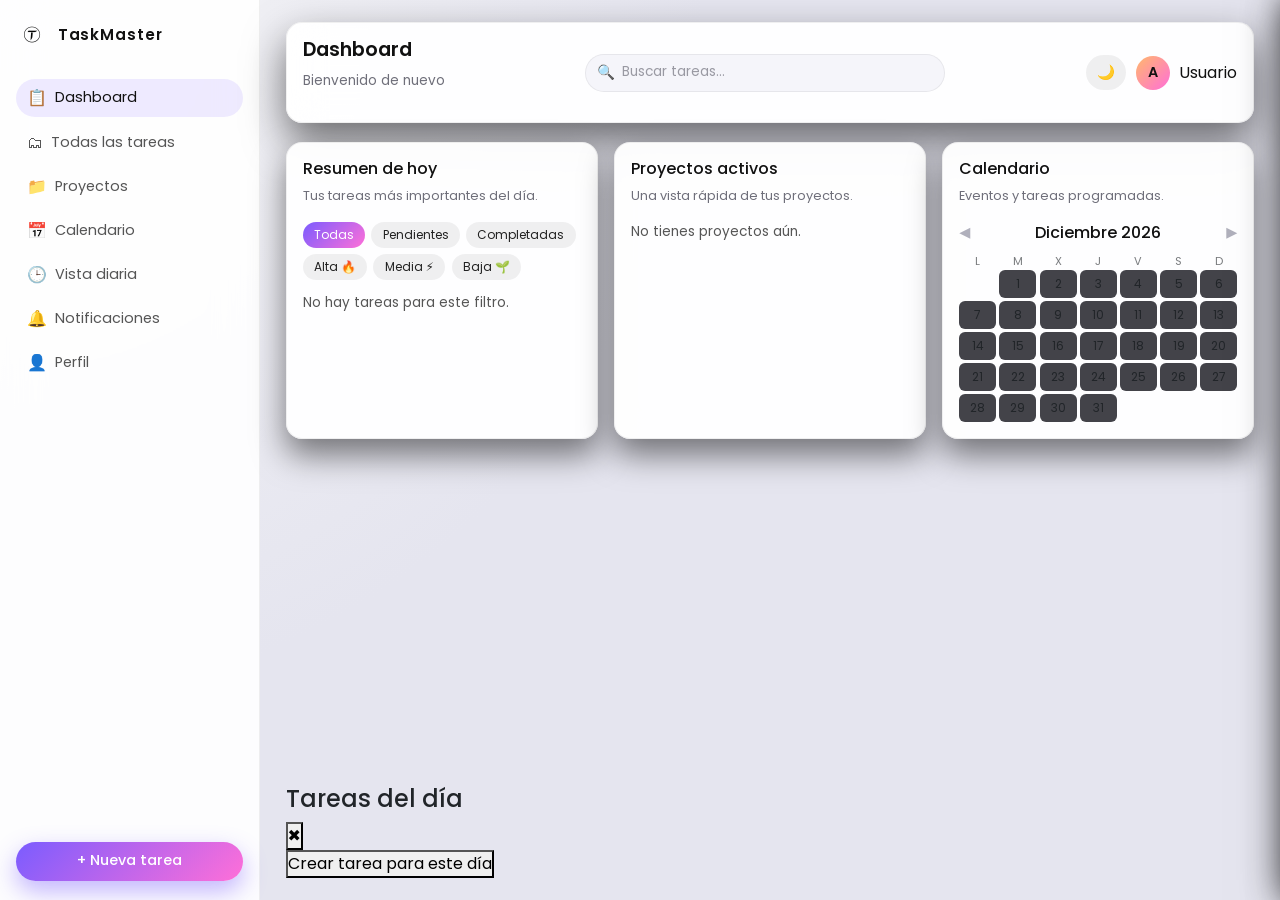
==== TaskMaster/dashboard/index.html @ ba5628de "Add files via upload" ====
<!DOCTYPE html>
<html lang="es">
<head>
  <meta charset="UTF-8">
  <title>TaskMaster - Dashboard</title>
  <meta name="viewport" content="width=device-width, initial-scale=1.0">

  <script>
    document.documentElement.style.visibility = "hidden";
  </script>

  <!-- Bootstrap -->
  <link href="https://cdn.jsdelivr.net/npm/bootstrap@5.3.8/dist/css/bootstrap.min.css" rel="stylesheet">

  <!-- Fuente -->
  <link rel="preconnect" href="https://fonts.googleapis.com">
  <link rel="preconnect" href="https://fonts.gstatic.com" crossorigin>
  <link href="https://fonts.googleapis.com/css2?family=Poppins:wght@300;400;500;600;700&display=swap" rel="stylesheet">

  <!-- CSS propio -->
  <link rel="stylesheet" href="./css/dashboard.css">
  <link rel="stylesheet" href="./css/calendar.css">
</head>
<body>

  <!-- App wrapper -->
  <div class="app-layout">
<!-- Sidebar -->
<aside class="app-sidebar">
  <div class="sidebar-header">
    <img id="sidebar-logo" src="../assets/img/logo-dark.png" class="sidebar-logo" alt="TaskMaster">
    <span class="sidebar-title">TaskMaster</span>
  </div>

  <nav class="sidebar-nav">

    <button class="nav-item active" id="nav-dashboard">
      <span class="nav-icon">📋</span>
      <span class="nav-label">Dashboard</span>
    </button>

    <button class="nav-item" id="nav-tasks">
      <span class="nav-icon">🗂</span>
      <span class="nav-label">Todas las tareas</span>
    </button>

    <button class="nav-item" id="nav-projects">
      <span class="nav-icon">📁</span>
      <span class="nav-label">Proyectos</span>
    </button>

    <button class="nav-item" id="nav-calendar">
      <span class="nav-icon">📅</span>
      <span class="nav-label">Calendario</span>
    </button>

    <button class="nav-item" id="nav-daily">
      <span class="nav-icon">🕒</span>
      <span class="nav-label">Vista diaria</span>
    </button>

    <button class="nav-item" id="nav-notifications">
      <span class="nav-icon">🔔</span>
      <span class="nav-label">Notificaciones</span>
    </button>

    <button class="nav-item" id="nav-profile">
      <span class="nav-icon">👤</span>
      <span class="nav-label">Perfil</span>
    </button>

  </nav>

  <div class="sidebar-footer">
    <button class="btn-new-task" id="btn-new-task" data-bs-toggle="modal" data-bs-target="#modalNewTask">
      + Nueva tarea
    </button>
  </div>
</aside>

<!-- Main -->
<main class="app-main">

  <!-- Header -->
  <header class="app-header">
    <div class="header-left">
      <h2 class="header-title">Dashboard</h2>
      <p class="header-subtitle">Bienvenido de nuevo</p>
    </div>

    <div class="header-center">
      <div class="search-wrapper">
        <span class="search-icon">🔍</span>
        <input type="text" class="search-input" placeholder="Buscar tareas...">
      </div>
    </div>

    <div class="header-right">
      <button class="header-btn" id="theme-toggle">🌙</button>
      <div class="user-avatar" id="user-avatar-initial">A</div>
      <span id="user-name">Usuario</span>
    </div>
  </header>
<!-- Contenido principal -->
<section class="app-content">
  <div class="content-grid">

    <!-- Panel 1 -->
    <div class="card-panel">
      <h3 class="panel-title">Resumen de hoy</h3>
      <p class="panel-subtitle">Tus tareas más importantes del día.</p>

      <div class="task-filters">
        <button class="filter-btn active" data-filter="all">Todas</button>
        <button class="filter-btn" data-filter="pending">Pendientes</button>
        <button class="filter-btn" data-filter="done">Completadas</button>
        <button class="filter-btn" data-filter="alta">Alta 🔥</button>
        <button class="filter-btn" data-filter="media">Media ⚡</button>
        <button class="filter-btn" data-filter="baja">Baja 🌱</button>
      </div>

      <div class="panel-body">
        <p class="panel-placeholder">Aquí mostraremos las tareas prioritarias, estadísticas y recordatorios.</p>
      </div>
    </div>

    <!-- Panel 2 -->
    <div class="card-panel">
      <h3 class="panel-title">Proyectos activos</h3>
      <p class="panel-subtitle">Una vista rápida de tus proyectos.</p>

      <div class="panel-body" id="dashboard-projects-preview"></div>
    </div>

    <!-- Panel 3 -->
    <div class="card-panel">
      <h3 class="panel-title">Calendario</h3>
      <p class="panel-subtitle">Eventos y tareas programadas.</p>
      <div class="panel-body">
        <div id="dashboard-mini-calendar"></div>
      </div>
    </div>

  </div>
</section>

<!-- Vista tareas -->
<section class="tasks-view hidden" id="tasks-view">
  <h2 class="tasks-title">Todas las tareas</h2>
  <p class="tasks-subtitle">Aquí puedes ver y gestionar todas tus tareas.</p>

  <div class="task-filters">
    <button class="filter-btn active" data-filter="all">Todas</button>
    <button class="filter-btn" data-filter="pending">Pendientes</button>
    <button class="filter-btn" data-filter="done">Completadas</button>
    <button class="filter-btn" data-filter="alta">Alta 🔥</button>
    <button class="filter-btn" data-filter="media">Media ⚡</button>
    <button class="filter-btn" data-filter="baja">Baja 🌱</button>
  </div>

  <div class="tasks-list" id="tasks-list"></div>
</section>

<!-- Vista proyectos -->
<section class="projects-view hidden" id="projects-view">
  <h2 class="projects-title">Proyectos</h2>
  <p class="projects-subtitle">Organiza tus tareas por proyectos.</p>

  <button class="btn-new-project" id="btn-new-project">+ Nuevo proyecto</button>

  <div class="projects-list" id="projects-list"></div>
</section>

<!-- Vista tareas por proyecto -->
<section class="project-tasks-view hidden" id="project-tasks-view">
  <button class="btn-back-project" id="btn-back-project">← Volver</button>

  <h2 class="project-tasks-title" id="project-tasks-title">Proyecto X</h2>
  <p class="project-tasks-subtitle">Tareas asociadas a este proyecto.</p>

  <div id="project-tasks-progress"></div>

  <div class="task-filters">
    <button class="filter-btn active" data-filter="all">Todas</button>
    <button class="filter-btn" data-filter="pending">Pendientes</button>
    <button class="filter-btn" data-filter="done">Completadas</button>
    <button class="filter-btn" data-filter="alta">Alta 🔥</button>
    <button class="filter-btn" data-filter="media">Media ⚡</button>
    <button class="filter-btn" data-filter="baja">Baja 🌱</button>
  </div>

  <button class="btn-new-task" id="btn-new-task-project">+ Nueva tarea</button>

  <div class="tasks-list" id="project-tasks-list"></div>
</section>
<!-- Vista calendario -->
<section class="calendar-view hidden" id="calendar-view">
  <div class="view-header">
    <h3>Calendario mensual</h3>
  </div>

  <div class="calendar-controls">
    <button id="cal-prev">◀</button>

    <div class="cal-selector">
      <select id="cal-month-select"></select>
      <select id="cal-year-select"></select>
    </div>

    <button id="cal-next">▶</button>
  </div>

  <div class="calendar-grid calendar-daynames">
    <div>L</div><div>M</div><div>X</div><div>J</div>
    <div>V</div><div>S</div><div>D</div>
  </div>

  <div class="calendar-grid" id="calendar-days"></div>
</section>

<!-- Vista diaria -->
<section class="daily-view hidden" id="daily-view">
  <div class="view-header">
    <h3 id="daily-title">Agenda del día</h3>
  </div>

  <div class="daily-hours" id="daily-hours"></div>
</section>

<!-- Panel detalle tarea -->
<aside class="task-detail-panel" id="task-detail-panel">
  <div class="task-detail-header">
    <h3 id="detail-title">Título de la tarea</h3>
    <button id="detail-close" class="detail-close-btn">✖</button>
  </div>

  <p class="detail-label">Descripción</p>
  <p id="detail-desc" class="detail-text"></p>

  <p class="detail-label">Prioridad</p>
  <p id="detail-priority" class="detail-text"></p>

  <p class="detail-label">Fecha límite</p>
  <p id="detail-date" class="detail-text"></p>

  <p class="detail-label">Estado</p>
  <p id="detail-status" class="detail-text"></p>

  <div class="detail-actions">
    <button id="detail-edit-btn" class="detail-edit-btn">✏ Editar tarea</button>
  </div>
</aside>

<!-- Panel detalle proyecto -->
<aside class="project-detail-panel" id="project-detail-panel">
  <div class="task-detail-header">
    <h3 id="project-detail-title">Nombre del proyecto</h3>
    <button id="project-detail-close" class="detail-close-btn">✖</button>
  </div>

  <p class="detail-label">Descripción</p>
  <p id="project-detail-desc" class="detail-text"></p>

  <p class="detail-label">Color</p>
  <p id="project-detail-color" class="detail-text"></p>

  <p class="detail-label">Fecha de creación</p>
  <p id="project-detail-date" class="detail-text"></p>

  <p class="detail-label">Progreso</p>
  <div id="project-detail-progress"></div>

  <div class="detail-actions">
    <button id="project-detail-edit-btn" class="detail-edit-btn">✏ Editar proyecto</button>
  </div>
</aside>

<!-- Panel detalle del calendario -->
<aside class="calendar-detail-panel" id="calendar-day-panel">
  <div class="detail-header">
    <h4 id="calendar-day-title">Tareas del día</h4>
    <button id="calendar-day-close">✖</button>
  </div>

  <div class="detail-body" id="calendar-day-content"></div>

  <div class="detail-footer">
    <button class="btn-primary" id="calendar-day-new-task">Crear tarea para este día</button>
  </div>
</aside>

<!-- Modal Nueva Tarea -->
<div class="modal fade" id="modalNewTask" tabindex="-1">
  <div class="modal-dialog modal-dialog-centered">
    <div class="modal-content task-modal">

      <div class="modal-header">
        <h5 class="modal-title">Nueva tarea</h5>
        <button type="button" class="btn-close" data-bs-dismiss="modal"></button>
      </div>

      <div class="modal-body">

        <div class="mb-3">
          <label class="form-label">Título</label>
          <input type="text" id="task-title" class="form-control">
        </div>

        <div class="mb-3">
          <label class="form-label">Descripción</label>
          <textarea id="task-desc" class="form-control" rows="3"></textarea>
        </div>

        <div class="mb-3">
          <label class="form-label">Prioridad</label>
          <select id="task-priority" class="form-select">
            <option value="alta">Alta 🔥</option>
            <option value="media">Media ⚡</option>
            <option value="baja">Baja 🌱</option>
          </select>
        </div>

        <div class="mb-3">
          <label class="form-label">Fecha límite</label>
          <input type="date" id="task-date" class="form-control">
        </div>

        <div class="mb-3">
          <label class="form-label">Hora</label>
          <input type="time" id="task-time" class="form-control">
        </div>

      </div>

      <div class="modal-footer">
        <button class="btn btn-secondary" data-bs-dismiss="modal">Cancelar</button>
        <button class="btn btn-primary" id="btn-save-task">Guardar tarea</button>
      </div>

    </div>
  </div>
</div>

<!-- Modal Nuevo Proyecto -->
<div class="modal fade" id="modalNewProject" tabindex="-1">
  <div class="modal-dialog">
    <div class="modal-content task-modal">

      <div class="modal-header">
        <h5 class="modal-title">Nuevo Proyecto</h5>
        <button type="button" class="btn-close" data-bs-dismiss="modal"></button>
      </div>

      <div class="modal-body">
        <label>Nombre del proyecto</label>
        <input type="text" id="project-name" class="form-control">

        <label class="mt-2">Descripción</label>
        <textarea id="project-desc" class="form-control"></textarea>

        <label class="mt-2">Color</label>
        <input type="color" id="project-color" class="form-control form-control-color" value="#7b5cff">
      </div>

      <div class="modal-footer">
        <button class="btn btn-secondary" data-bs-dismiss="modal">Cancelar</button>
        <button class="btn btn-primary" id="btn-save-project">Guardar</button>
      </div>

    </div>
  </div>
</div>

<!-- JS propio -->
<script src="./js/dashboard.js"></script>
<script src="./js/calendar.js"></script>

<!-- Bootstrap JS -->
<script src="https://cdn.jsdelivr.net/npm/bootstrap@5.3.8/dist/js/bootstrap.bundle.min.js"></script>

</body>
</html>
---- TaskMaster/dashboard/css/dashboard.css ----
* {
  margin: 0;
  padding: 0;
  box-sizing: border-box;
}

body {
  font-family: "Poppins", system-ui, -apple-system, BlinkMacSystemFont, "Segoe UI", sans-serif;
}

/* Layout general */
.app-layout {
  display: flex;
  min-height: 100vh;
  background: radial-gradient(circle at top left, #1b1b24 0%, #050509 45%, #050509 100%);
}

/* Sidebar */
.app-sidebar {
  width: 260px;
  padding: 1.2rem 1rem;
  display: flex;
  flex-direction: column;
  gap: 1rem;
  background: rgba(10, 10, 16, 0.85);
  backdrop-filter: blur(20px);
  border-right: 1px solid rgba(255, 255, 255, 0.06);
}

.sidebar-header {
  display: flex;
  align-items: center;
  gap: 0.6rem;
}

.sidebar-logo {
  height: 32px;
}

.sidebar-title {
  font-weight: 600;
  letter-spacing: 0.06em;
  font-size: 0.95rem;
  color: #f5f5f7;
}

.sidebar-nav {
  display: flex;
  flex-direction: column;
  gap: 0.35rem;
  margin-top: 0.8rem;
}

.nav-item {
  border: none;
  border-radius: 999px;
  padding: 0.45rem 0.7rem;
  display: flex;
  align-items: center;
  gap: 0.5rem;
  background: transparent;
  color: #c0c0cc;
  cursor: pointer;
  font-size: 0.9rem;
  transition: background 0.15s ease, color 0.15s ease, transform 0.1s ease;
}

.nav-item .nav-icon {
  font-size: 1rem;
}

.nav-item.active,
.nav-item:hover {
  background: rgba(123, 92, 255, 0.18);
  color: #ffffff;
  transform: translateY(-1px);
}

.sidebar-footer {
  margin-top: auto;
}

.btn-new-task {
  width: 100%;
  border: none;
  border-radius: 999px;
  padding: 0.55rem 0.8rem;
  font-size: 0.9rem;
  font-weight: 500;
  cursor: pointer;
  background: linear-gradient(135deg, #7b5cff, #ff6fd8);
  color: #ffffff;
  box-shadow: 0 10px 25px rgba(123, 92, 255, 0.45);
  transition: transform 0.1s ease, box-shadow 0.2s ease, filter 0.2s ease;
}

.btn-new-task:hover {
  transform: translateY(-1px);
  box-shadow: 0 14px 30px rgba(123, 92, 255, 0.6);
  filter: brightness(1.05);
}

/* Main */
.app-main {
  flex: 1;
  padding: 1.4rem 1.6rem;
  display: flex;
  flex-direction: column;
}

/* Header flotante */
.app-header {
  display: flex;
  align-items: center;
  justify-content: space-between;
  gap: 1rem;
  padding: 0.9rem 1rem;
  border-radius: 16px;
  background: rgba(12, 12, 18, 0.9);
  backdrop-filter: blur(18px);
  box-shadow: 0 18px 40px rgba(0, 0, 0, 0.55);
  border: 1px solid rgba(255, 255, 255, 0.06);
}

.header-left {
  display: flex;
  flex-direction: column;
  gap: 0.15rem;
}

.header-title {
  font-size: 1.2rem;
  font-weight: 600;
  color: #f5f5f7;
}

.header-subtitle {
  font-size: 0.85rem;
  color: #b0b0bc;
}

.header-center {
  flex: 1;
  display: flex;
  justify-content: center;
}

.search-wrapper {
  width: 100%;
  max-width: 360px;
  display: flex;
  align-items: center;
  gap: 0.4rem;
  padding: 0.45rem 0.7rem;
  border-radius: 999px;
  background: rgba(20, 20, 28, 0.9);
  border: 1px solid rgba(255, 255, 255, 0.08);
}

.search-icon {
  font-size: 0.9rem;
  color: #b0b0bc;
}

.search-input {
  border: none;
  outline: none;
  background: transparent;
  color: #f5f5f7;
  font-size: 0.85rem;
}

.search-input::placeholder {
  color: rgba(176, 176, 188, 0.8);
}

.header-right {
  display: flex;
  align-items: center;
  gap: 0.6rem;
}

.header-btn {
  border: none;
  border-radius: 999px;
  padding: 0.4rem 0.7rem;
  cursor: pointer;
  background: rgba(255, 255, 255, 0.08);
  color: #f5f5f7;
  font-size: 0.9rem;
  transition: background 0.15s ease, transform 0.1s ease;
}

.header-btn:hover {
  background: rgba(255, 255, 255, 0.18);
  transform: translateY(-1px);
}

.user-avatar {
  width: 34px;
  height: 34px;
  border-radius: 999px;
  background: linear-gradient(135deg, #ffb86c, #ff6fd8);
  display: flex;
  align-items: center;
  justify-content: center;
  color: #111111;
  font-weight: 600;
  font-size: 0.9rem;
}

/* Contenido */
.app-content {
  margin-top: 1.2rem;
  flex: 1;
}

.content-grid {
  display: grid;
  grid-template-columns: repeat(3, minmax(0, 1fr));
  gap: 1rem;
}

.card-panel {
  border-radius: 16px;
  padding: 1rem;
  background: rgba(12, 12, 18, 0.9);
  backdrop-filter: blur(16px);
  border: 1px solid rgba(255, 255, 255, 0.06);
  box-shadow: 0 16px 32px rgba(0, 0, 0, 0.5);
}

.panel-title {
  font-size: 1rem;
  font-weight: 500;
  color: #f5f5f7;
}

.panel-subtitle {
  font-size: 0.8rem;
  color: #b0b0bc;
  margin-top: 0.15rem;
}

.panel-body {
  margin-top: 0.6rem;
}

.panel-placeholder {
  font-size: 0.85rem;
  color: #c0c0cc;
}

/* Tareas */
.task-item {
  background: rgba(20, 20, 28, 0.9);
  padding: 0.8rem;
  border-radius: 12px;
  margin-bottom: 0.6rem;
  border: 1px solid rgba(255, 255, 255, 0.06);
}

body.theme-light .task-item {
  background: rgba(255, 255, 255, 0.95);
  border-color: rgba(0, 0, 0, 0.06);
}

.task-header {
  display: flex;
  justify-content: space-between;
  align-items: center;
}

.task-title {
  font-size: 0.95rem;
  font-weight: 600;
  color: #f5f5f7;
}

body.theme-light .task-title {
  color: #111111;
}

.task-desc {
  font-size: 0.8rem;
  margin-top: 0.3rem;
  color: #c0c0cc;
}

body.theme-light .task-desc {
  color: #555555;
}

.task-footer {
  margin-top: 0.4rem;
  font-size: 0.75rem;
  color: #b0b0bc;
  display: flex;
  justify-content: space-between;
  align-items: center;
}

body.theme-light .task-footer {
  color: #6f6f7a;
}

/* Prioridades */
.priority-alta {
  color: #ff6b6b;
}

.priority-media {
  color: #ffd56b;
}

.priority-baja {
  color: #6bff95;
}

/* Acciones de tarea */
.task-actions {
  display: flex;
  gap: 0.4rem;
  margin-top: 0.3rem;
}

.task-btn-complete,
.task-btn-delete {
  border: none;
  border-radius: 999px;
  padding: 0.2rem 0.6rem;
  font-size: 0.75rem;
  cursor: pointer;
  transition: transform 0.1s ease, opacity 0.15s ease;
}

.task-btn-complete {
  background: rgba(110, 231, 183, 0.15);
  color: #6ef3b7;
}

.task-btn-delete {
  background: rgba(248, 113, 113, 0.15);
  color: #ff6b6b;
}

.task-btn-complete:hover,
.task-btn-delete:hover {
  transform: translateY(-1px);
  opacity: 0.9;
}

/* Tarea completada */
.task-item.done {
  opacity: 0.7;
}

.task-item.done .task-title {
  text-decoration: line-through;
}

/* Modal premium */
.task-modal {
  background: rgba(12, 12, 18, 0.95);
  backdrop-filter: blur(18px);
  border-radius: 16px;
  border: 1px solid rgba(255, 255, 255, 0.08);
  color: #f5f5f7;
}

body.theme-light .task-modal {
  background: rgba(255, 255, 255, 0.95);
  color: #111111;
}

.task-modal .modal-header,
.task-modal .modal-footer {
  border-color: rgba(255, 255, 255, 0.08);
}

body.theme-light .task-modal .modal-header,
body.theme-light .task-modal .modal-footer {
  border-color: rgba(0, 0, 0, 0.08);
}

/* Responsive */
@media (max-width: 992px) {
  .app-sidebar {
    width: 220px;
  }

  .content-grid {
    grid-template-columns: repeat(2, minmax(0, 1fr));
  }
}

@media (max-width: 768px) {
  .app-layout {
    flex-direction: column;
  }

  .app-sidebar {
    width: 100%;
    flex-direction: row;
    align-items: center;
    justify-content: space-between;
  }

  .sidebar-nav {
    flex-direction: row;
    flex-wrap: wrap;
  }

  .app-main {
    padding: 1rem;
  }

  .content-grid {
    grid-template-columns: 1fr;
  }
}

/* Tema claro */
body.theme-light .app-layout {
  background: radial-gradient(circle at top left, #f5f5f7 0%, #e5e5ef 45%, #e5e5ef 100%);
}

body.theme-light .app-sidebar {
  background: rgba(255, 255, 255, 0.9);
  border-right-color: rgba(0, 0, 0, 0.06);
}

body.theme-light .sidebar-title {
  color: #111111;
}

body.theme-light .nav-item {
  color: #555555;
}

body.theme-light .nav-item.active,
body.theme-light .nav-item:hover {
  background: rgba(123, 92, 255, 0.12);
  color: #111111;
}

body.theme-light .app-header {
  background: rgba(255, 255, 255, 0.95);
  border-color: rgba(0, 0, 0, 0.06);
}

body.theme-light .header-title {
  color: #111111;
}

body.theme-light .header-subtitle {
  color: #6f6f7a;
}

body.theme-light .search-wrapper {
  background: rgba(245, 245, 250, 0.95);
  border-color: rgba(0, 0, 0, 0.06);
}

body.theme-light .search-input {
  color: #111111;
}

body.theme-light .search-input::placeholder {
  color: rgba(130, 130, 140, 0.8);
}

body.theme-light .header-btn {
  background: rgba(0, 0, 0, 0.06);
  color: #222222;
}

body.theme-light .card-panel {
  background: rgba(255, 255, 255, 0.95);
  border-color: rgba(0, 0, 0, 0.06);
}

body.theme-light .panel-title {
  color: #111111;
}

body.theme-light .panel-subtitle {
  color: #6f6f7a;
}

body.theme-light .panel-placeholder {
  color: #555555;
}

/* Panel lateral de detalle */
.task-detail-panel {
  position: fixed;
  top: 0;
  right: -380px;
  width: 360px;
  height: 100vh;
  background: rgba(12, 12, 18, 0.98);
  backdrop-filter: blur(20px);
  border-left: 1px solid rgba(255, 255, 255, 0.08);
  box-shadow: -18px 0 40px rgba(0, 0, 0, 0.6);
  padding: 1rem;
  transition: right 0.25s ease;
  z-index: 1050;
}

.task-detail-panel.open {
  right: 0;
}

body.theme-light .task-detail-panel {
  background: rgba(255, 255, 255, 0.98);
  border-left-color: rgba(0, 0, 0, 0.08);
}

.task-detail-header {
  display: flex;
  justify-content: space-between;
  align-items: center;
  margin-bottom: 0.8rem;
}

#detail-title {
  font-size: 1rem;
  font-weight: 600;
  color: #f5f5f7;
}

body.theme-light #detail-title {
  color: #111111;
}

.detail-close-btn {
  border: none;
  background: transparent;
  color: #b0b0bc;
  cursor: pointer;
  font-size: 1rem;
}

.detail-label {
  font-size: 0.8rem;
  font-weight: 500;
  margin-top: 0.6rem;
  color: #b0b0bc;
}

body.theme-light .detail-label {
  color: #6f6f7a;
}

.detail-text {
  font-size: 0.85rem;
  color: #f5f5f7;
}

body.theme-light .detail-text {
  color: #333333;
}

.detail-actions {
  margin-top: 1rem;
}

.detail-edit-btn {
  border: none;
  border-radius: 999px;
  padding: 0.35rem 0.8rem;
  font-size: 0.85rem;
  cursor: pointer;
  background: linear-gradient(135deg, #7b5cff, #ff6fd8);
  color: #ffffff;
  box-shadow: 0 10px 25px rgba(123, 92, 255, 0.45);
  transition: transform 0.1s ease, box-shadow 0.2s ease, filter 0.2s ease;
}

.detail-edit-btn:hover {
  transform: translateY(-1px);
  box-shadow: 0 14px 30px rgba(123, 92, 255, 0.6);
  filter: brightness(1.05);
}

.task-filters {
  display: flex;
  flex-wrap: wrap;
  gap: 0.4rem;
  margin-bottom: 0.8rem;
}

.filter-btn {
  border: none;
  border-radius: 999px;
  padding: 0.25rem 0.7rem;
  font-size: 0.75rem;
  cursor: pointer;
  background: rgba(255, 255, 255, 0.08);
  color: #f5f5f7;
  transition: background 0.15s ease, transform 0.1s ease;
}

.filter-btn:hover {
  background: rgba(255, 255, 255, 0.18);
  transform: translateY(-1px);
}

.filter-btn.active {
  background: linear-gradient(135deg, #7b5cff, #ff6fd8);
  color: #ffffff;
}
.hidden {
  display: none;
}

.tasks-view {
  margin-top: 1.5rem;
}

.tasks-title {
  font-size: 1.4rem;
  font-weight: 600;
  color: #f5f5f7;
}

body.theme-light .tasks-title {
  color: #111111;
}

.tasks-subtitle {
  font-size: 0.9rem;
  color: #b0b0bc;
  margin-bottom: 1rem;
}

body.theme-light .tasks-subtitle {
  color: #555555;
}

.tasks-list {
  margin-top: 1rem;
}

/* Nombre del usuario */
#user-name {
  color: #f5f5f7; /* blanco en modo oscuro */
}

body.theme-light #user-name {
  color: #111111; /* negro en modo claro */
}

/* Filtros en modo claro */
body.theme-light .filter-btn {
  background: rgba(0, 0, 0, 0.06);
  color: #222222;
}

body.theme-light .filter-btn.active {
  background: linear-gradient(135deg, #7b5cff, #ff6fd8);
  color: #ffffff;
}
/* Títulos de la vista completa */
.tasks-title {
  color: #f5f5f7;
}

body.theme-light .tasks-title {
  color: #111111;
}

/* Subtítulo */
.tasks-subtitle {
  color: #b0b0bc;
}

body.theme-light .tasks-subtitle {
  color: #555555;
}
/* Título de tarea */
.task-title {
  color: #f5f5f7;
}

body.theme-light .task-title {
  color: #111111;
}

/* Descripción */
.task-desc {
  color: #c0c0cc;
}

body.theme-light .task-desc {
  color: #555555;
}

/* Fecha */
.task-date {
  color: #b0b0bc;
}

body.theme-light .task-date {
  color: #6f6f7a;
}
body.theme-light .detail-text {
  color: #333333;
}

body.theme-light .detail-label {
  color: #6f6f7a;
}
body.theme-light .detail-edit-btn {
  color: #ffffff;
}
.projects-view {
  margin-top: 1.5rem;
}

.projects-title {
  font-size: 1.4rem;
  font-weight: 600;
  color: #f5f5f7;
}

body.theme-light .projects-title {
  color: #111111;
}

.projects-subtitle {
  font-size: 0.9rem;
  color: #b0b0bc;
  margin-bottom: 1rem;
}

body.theme-light .projects-subtitle {
  color: #555555;
}

.btn-new-project {
  border: none;
  border-radius: 999px;
  padding: 0.45rem 1rem;
  font-size: 0.85rem;
  cursor: pointer;
  background: linear-gradient(135deg, #7b5cff, #ff6fd8);
  color: #ffffff;
  margin-bottom: 1rem;
  box-shadow: 0 10px 25px rgba(123, 92, 255, 0.45);
}

.projects-list {
  display: flex;
  flex-wrap: wrap;
  gap: 1rem;
}

.project-card {
  width: 260px;
  padding: 1rem;
  border-radius: 14px;
  background: rgba(12, 12, 18, 0.9);
  border: 1px solid rgba(255, 255, 255, 0.06);
  cursor: pointer;
  transition: transform 0.15s ease;
}

.project-card:hover {
  transform: translateY(-3px);
}

body.theme-light .project-card {
  background: rgba(255, 255, 255, 0.95);
  border-color: rgba(0, 0, 0, 0.06);
}

.project-title {
  font-size: 1rem;
  font-weight: 600;
  color: #f5f5f7;
}

body.theme-light .project-title {
  color: #111111;
}

.project-desc {
  font-size: 0.8rem;
  color: #b0b0bc;
  margin-top: 0.3rem;
}

body.theme-light .project-desc {
  color: #555555;
}

.project-detail-panel {
  position: fixed;
  top: 0;
  right: -380px;
  width: 360px;
  height: 100vh;
  background: rgba(12, 12, 18, 0.98);
  border-left: 1px solid rgba(255, 255, 255, 0.08);
  padding: 1.2rem;
  box-shadow: -10px 0 30px rgba(0, 0, 0, 0.6);
  transition: right 0.25s ease;
  z-index: 1050;
}

.project-detail-panel.open {
  right: 0;
}

body.theme-light .project-detail-panel {
  background: #ffffff;
  border-left-color: rgba(0, 0, 0, 0.06);
}

.project-tasks-view {
  margin-top: 1.5rem;
}

.project-tasks-title {
  font-size: 1.4rem;
  font-weight: 600;
  color: #f5f5f7;
}

body.theme-light .project-tasks-title {
  color: #111111;
}

.project-tasks-subtitle {
  font-size: 0.9rem;
  color: #b0b0bc;
  margin-bottom: 1rem;
}

body.theme-light .project-tasks-subtitle {
  color: #555555;
}

.btn-back-project {
  background: transparent;
  border: none;
  color: #f5f5f7;
  font-size: 0.9rem;
  cursor: pointer;
  margin-bottom: 1rem;
}

body.theme-light .btn-back-project {
  color: #111111;
}

.btn-back-project:hover {
  text-decoration: underline;
}

/* === PROGRESO PREMIUM === */

.progress-container {
  width: 100%;
  height: 10px;
  background: rgba(255,255,255,0.12);
  border-radius: 20px;
  overflow: hidden;
  margin-top: 8px;
}

body.theme-light .progress-container {
  background: rgba(0,0,0,0.12);
}

.progress-fill {
  height: 100%;
  background: linear-gradient(90deg, #7b5cff, #5f3bff);
  width: 0%;
  border-radius: 20px;
  transition: width 0.4s ease;
}

.progress-text {
  font-size: 0.8rem;
  opacity: 0.8;
  margin-top: 4px;
}

body.theme-dark {
  color: #f5f5f7 !important;
}

body.theme-dark h1,
body.theme-dark h2,
body.theme-dark h3,
body.theme-dark h4,
body.theme-dark h5,
body.theme-dark p,
body.theme-dark span,
body.theme-dark label,
body.theme-dark .detail-text,
body.theme-dark .panel-title,
body.theme-dark .panel-subtitle,
body.theme-dark .project-title,
body.theme-dark .project-desc,
body.theme-dark .tasks-title,
body.theme-dark .tasks-subtitle,
body.theme-dark .project-tasks-title,
body.theme-dark .project-tasks-subtitle {
  color: #ffffff !important;
}

body.theme-dark .filter-btn {
  color: #ffffff !important;
  border-color: rgba(255,255,255,0.3) !important;
}

body.theme-dark .filter-btn.active {
  background: #7b5cff !important;
  color: #ffffff !important;
}

body.theme-dark .card-panel,
body.theme-dark .project-card,
body.theme-dark .task-item {
  background: #1e1e1e !important;
  border-color: rgba(255,255,255,0.1) !important;
}

body.theme-dark .panel-placeholder {
  color: rgba(255,255,255,0.6) !important;
}
body.theme-dark .task-detail-panel,
body.theme-dark .project-detail-panel {
  background: #1b1b1b !important;
  color: #ffffff !important;
}
body.theme-dark input,
body.theme-dark textarea,
body.theme-dark select {
  background: #2a2a2a !important;
  color: #ffffff !important;
  border: 1px solid rgba(255,255,255,0.2) !important;
}
/* MINI CALENDARIO */
.mini-cal-header {
  display: flex;
  justify-content: space-between;
  align-items: center;
  margin-bottom: 0.6rem;
}

.mini-cal-header h4 {
  font-size: 0.9rem;
  color: #f5f5f7;
}

body.theme-light .mini-cal-header h4 {
  color: #111111;
}

.mini-cal-header button {
  background: transparent;
  border: none;
  color: #b0b0bc;
  cursor: pointer;
  font-size: 0.9rem;
}

.mini-cal-grid {
  display: grid;
  grid-template-columns: repeat(7, 1fr);
  gap: 0.3rem;
}

.mini-cal-dayname {
  font-size: 0.7rem;
  text-align: center;
  opacity: 0.6;
}

.mini-cal-day,
.mini-cal-empty {
  height: 32px;
  display: flex;
  align-items: center;
  justify-content: center;
  font-size: 0.8rem;
  border-radius: 6px;
}

.mini-cal-day {
  cursor: pointer;
  transition: background 0.15s ease;
}

.mini-cal-day:hover {
  background: rgba(255,255,255,0.1);
}

.mini-cal-day.has-task {
  background: rgba(123, 92, 255, 0.25);
  color: #ffffff;
  font-weight: 600;
}

body.theme-light .mini-cal-day.has-task {
  background: rgba(123, 92, 255, 0.2);
  color: #111111;
}
---- TaskMaster/dashboard/css/calendar.css ----
/* ============================
   CALENDARIO COMPLETO
============================ */

.calendar-view {
  margin-top: 1.5rem;
  padding: 1rem;
}

.calendar-controls {
  display: flex;
  justify-content: space-between;
  align-items: center;
  margin-bottom: 1rem;
}

.calendar-controls button {
  background: transparent;
  border: none;
  color: #b0b0bc;
  cursor: pointer;
  font-size: 1rem;
  transition: 0.2s ease;
}

.calendar-controls button:hover {
  color: #ffffff;
  transform: scale(1.1);
}

.calendar-controls h3 {
  font-size: 1.2rem;
  color: #f5f5f7;
  margin: 0;
}

.calendar-grid {
  display: grid;
  grid-template-columns: repeat(7, 1fr);
  gap: 0.4rem;
}

.calendar-daynames div {
  text-align: center;
  font-size: 0.8rem;
  opacity: 0.6;
  padding-bottom: 0.3rem;
  border-bottom: 1px solid rgba(255,255,255,0.05);
}
/* ============================
   MINI CALENDARIO
============================ */

.mini-cal-header {
  display: flex;
  justify-content: space-between;
  align-items: center;
  margin-bottom: 0.6rem;
}

.mini-cal-header h4 {
  font-size: 1rem;
  color: #f5f5f7;
  margin: 0;
}

.mini-cal-header button {
  background: transparent;
  border: none;
  color: #b0b0bc;
  cursor: pointer;
  font-size: 0.9rem;
  transition: 0.2s ease;
}

.mini-cal-header button:hover {
  color: #ffffff;
}

.mini-cal-grid {
  display: grid;
  grid-template-columns: repeat(7, 1fr);
  gap: 0.2rem;
}

.mini-cal-dayname {
  text-align: center;
  font-size: 0.7rem;
  opacity: 0.6;
}

.mini-cal-empty {
  height: 28px;
}

.mini-cal-day {
  height: 28px;
  display: flex;
  align-items: center;
  justify-content: center;
  background: rgba(20,20,28,0.8);
  border-radius: 6px;
  font-size: 0.75rem;
  cursor: pointer;
  transition: 0.15s ease;
}

.mini-cal-day:hover {
  background: rgba(123,92,255,0.2);
}

.mini-cal-day.has-task {
  background: rgba(123,92,255,0.35);
  border: 1px solid rgba(123,92,255,0.5);
  font-weight: 600;
}
/* ============================
   VISTA DIARIA (AGENDA)
============================ */

.daily-view {
  padding: 1rem;
}

.daily-hours {
  display: flex;
  flex-direction: column;
  gap: 8px;
}

.daily-row {
  display: grid;
  grid-template-columns: 80px 1fr;
  align-items: center;
  padding: 6px 0;
  border-bottom: 1px solid rgba(255,255,255,0.05);
}

.daily-hour {
  font-size: 0.9rem;
  opacity: 0.7;
}

.daily-content {
  display: flex;
  gap: 6px;
}

.daily-task {
  background: rgba(123,92,255,0.25);
  padding: 6px 10px;
  border-radius: 8px;
  font-size: 0.85rem;
  border: 1px solid rgba(123,92,255,0.4);
  color: #f5f5f7;
}

.daily-empty {
  opacity: 0.3;
  font-size: 0.8rem;
}
/* ============================
   ANIMACIONES
============================ */

.calendar-day,
.mini-cal-day,
.daily-task {
  animation: fadeIn 0.25s ease;
}

@keyframes fadeIn {
  from { opacity: 0; transform: translateY(4px); }
  to   { opacity: 1; transform: translateY(0); }
}

/* ============================
   RESPONSIVE
============================ */

@media (max-width: 768px) {
  .calendar-day {
    height: 70px;
  }

  .daily-row {
    grid-template-columns: 60px 1fr;
  }

  .daily-task {
    font-size: 0.75rem;
  }
}

.calendar-day {
  height: 130px; /* antes 90px */
  padding: 12px;
  border-radius: 14px;
  background: rgba(25,25,35,0.9);
  border: 1px solid rgba(255,255,255,0.08);
  display: flex;
  flex-direction: column;
  justify-content: flex-start;
  gap: 6px;
}

.calendar-grid {
  gap: 0.6rem; /* más espacio entre días */
}
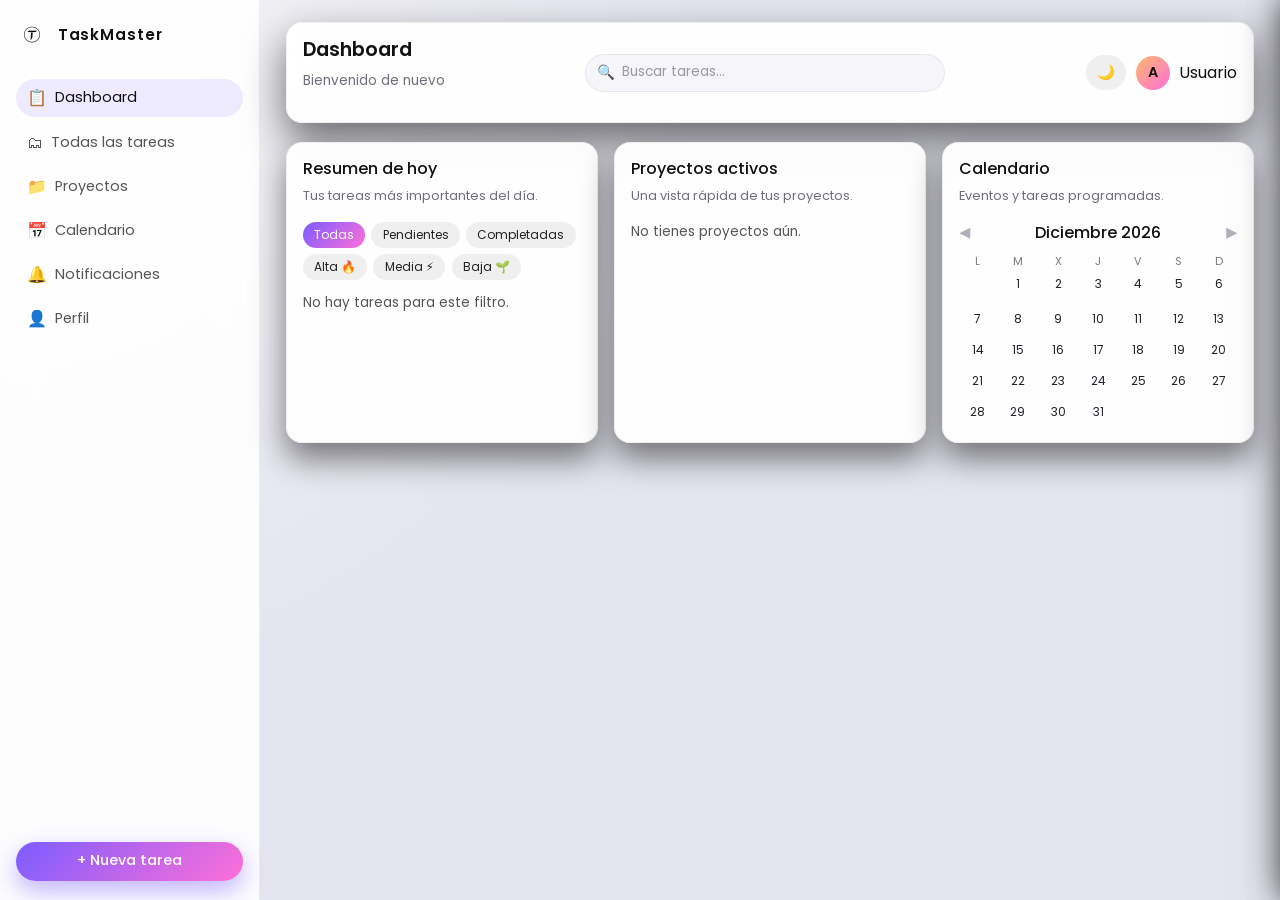
==== commit 83513523: "Add files via upload" ====
--- a/TaskMaster/dashboard/index.html
+++ b/TaskMaster/dashboard/index.html
@@ -19,7 +19,6 @@
 
   <!-- CSS propio -->
   <link rel="stylesheet" href="./css/dashboard.css">
-  <link rel="stylesheet" href="./css/calendar.css">
 </head>
 <body>
 
@@ -54,11 +53,6 @@
       <span class="nav-label">Calendario</span>
     </button>
 
-    <button class="nav-item" id="nav-daily">
-      <span class="nav-icon">🕒</span>
-      <span class="nav-label">Vista diaria</span>
-    </button>
-
     <button class="nav-item" id="nav-notifications">
       <span class="nav-icon">🔔</span>
       <span class="nav-label">Notificaciones</span>
@@ -193,6 +187,7 @@
 
   <div class="tasks-list" id="project-tasks-list"></div>
 </section>
+
 <!-- Vista calendario -->
 <section class="calendar-view hidden" id="calendar-view">
   <div class="view-header">
@@ -200,33 +195,22 @@
   </div>
 
   <div class="calendar-controls">
-    <button id="cal-prev">◀</button>
-
-    <div class="cal-selector">
-      <select id="cal-month-select"></select>
-      <select id="cal-year-select"></select>
-    </div>
-
-    <button id="cal-next">▶</button>
-  </div>
+  <button id="cal-prev">◀</button>
+  <h4 id="cal-current"></h4>
+  <button id="cal-next">▶</button>
+</div>
+
+
+
 
   <div class="calendar-grid calendar-daynames">
     <div>L</div><div>M</div><div>X</div><div>J</div>
     <div>V</div><div>S</div><div>D</div>
   </div>
 
-  <div class="calendar-grid" id="calendar-days"></div>
-</section>
-
-<!-- Vista diaria -->
-<section class="daily-view hidden" id="daily-view">
-  <div class="view-header">
-    <h3 id="daily-title">Agenda del día</h3>
-  </div>
-
-  <div class="daily-hours" id="daily-hours"></div>
-</section>
-
+    <div class="calendar-grid" id="calendar-days"></div>
+
+</section>
 <!-- Panel detalle tarea -->
 <aside class="task-detail-panel" id="task-detail-panel">
   <div class="task-detail-header">
@@ -272,20 +256,6 @@
 
   <div class="detail-actions">
     <button id="project-detail-edit-btn" class="detail-edit-btn">✏ Editar proyecto</button>
-  </div>
-</aside>
-
-<!-- Panel detalle del calendario -->
-<aside class="calendar-detail-panel" id="calendar-day-panel">
-  <div class="detail-header">
-    <h4 id="calendar-day-title">Tareas del día</h4>
-    <button id="calendar-day-close">✖</button>
-  </div>
-
-  <div class="detail-body" id="calendar-day-content"></div>
-
-  <div class="detail-footer">
-    <button class="btn-primary" id="calendar-day-new-task">Crear tarea para este día</button>
   </div>
 </aside>
 
@@ -373,7 +343,6 @@
 
 <!-- JS propio -->
 <script src="./js/dashboard.js"></script>
-<script src="./js/calendar.js"></script>
 
 <!-- Bootstrap JS -->
 <script src="https://cdn.jsdelivr.net/npm/bootstrap@5.3.8/dist/js/bootstrap.bundle.min.js"></script>
--- a/TaskMaster/dashboard/css/dashboard.css
+++ b/TaskMaster/dashboard/css/dashboard.css
@@ -1012,8 +1012,183 @@
   color: #111111;
 }
 
-
-
-
-
-
+/* ============================
+   CALENDARIO COMPLETO
+============================ */
+.calendar-view {
+  margin-top: 1.5rem;
+  padding: 1rem;
+}
+
+.calendar-controls {
+  display: flex;
+  justify-content: space-between;
+  align-items: center;
+  margin-bottom: 1rem;
+}
+
+.calendar-controls button {
+  background: transparent;
+  border: none;
+  color: #555;
+  cursor: pointer;
+  font-size: 1rem;
+  transition: 0.2s ease;
+}
+
+body.theme-dark .calendar-controls button {
+  color: #ccc;
+}
+
+.calendar-controls button:hover {
+  color: #7b5cff;
+  transform: scale(1.1);
+}
+
+.calendar-grid {
+  display: grid;
+  grid-template-columns: repeat(7, 1fr);
+  gap: 0.4rem;
+}
+
+.calendar-daynames div {
+  text-align: center;
+  font-size: 0.8rem;
+  opacity: 0.6;
+  padding-bottom: 0.3rem;
+  border-bottom: 1px solid rgba(0,0,0,0.1);
+}
+
+body.theme-dark .calendar-daynames div {
+  border-bottom: 1px solid rgba(255,255,255,0.1);
+  color: #ccc;
+}
+
+/* ============================
+   DÍAS DEL CALENDARIO
+============================ */
+.calendar-day {
+  height: 120px;
+  padding: 8px;
+  border-radius: 6px;
+  background: #ffffff;
+  border: 1px solid #ddd;
+  display: flex;
+  flex-direction: column;
+  align-items: flex-start;
+  font-size: 0.85rem;
+  cursor: pointer;
+  transition: background 0.2s ease, border 0.2s ease;
+}
+
+body.theme-dark .calendar-day {
+  background: #1e1e1e;
+  border: 1px solid rgba(255,255,255,0.15);
+  color: #f5f5f7;
+}
+
+.calendar-day:hover {
+  background: #f0f4ff;
+  border-color: #7b5cff;
+}
+
+body.theme-dark .calendar-day:hover {
+  background: rgba(123,92,255,0.15);
+  border-color: #7b5cff;
+}
+
+.calendar-day.has-task {
+  background: rgba(123,92,255,0.08);
+  border: 1px solid rgba(123,92,255,0.4);
+}
+
+body.theme-dark .calendar-day.has-task {
+  background: rgba(123,92,255,0.25);
+  border: 1px solid rgba(123,92,255,0.5);
+}
+
+.calendar-day.has-task::after {
+  content: "•";
+  color: #7b5cff;
+  font-size: 1.2rem;
+  margin-left: 4px;
+}
+
+.task-count {
+  font-size: 0.7rem;
+  color: #7b5cff;
+  margin-top: 4px;
+}
+
+/* ============================
+   MINI CALENDARIO
+============================ */
+.mini-cal-header {
+  display: flex;
+  justify-content: space-between;
+  align-items: center;
+  margin-bottom: 0.6rem;
+}
+
+.mini-cal-header h4 {
+  font-size: 1rem;
+  margin: 0;
+}
+
+body.theme-dark .mini-cal-header h4 {
+  color: #f5f5f7;
+}
+
+.mini-cal-grid {
+  display: grid;
+  grid-template-columns: repeat(7, 1fr);
+  gap: 0.2rem;
+}
+
+.mini-cal-day {
+  height: 28px;
+  display: flex;
+  align-items: center;
+  justify-content: center;
+  border-radius: 6px;
+  font-size: 0.75rem;
+  cursor: pointer;
+  transition: 0.15s ease;
+}
+
+.mini-cal-day:hover {
+  background: rgba(123,92,255,0.2);
+}
+
+.mini-cal-day.has-task {
+  background: rgba(123,92,255,0.25);
+  border: 1px solid rgba(123,92,255,0.5);
+  font-weight: 600;
+}
+
+body.theme-dark .mini-cal-day {
+  background: #2a2a2a;
+  color: #f5f5f7;
+}
+
+body.theme-dark .mini-cal-day.has-task {
+  background: rgba(123,92,255,0.35);
+  border: 1px solid rgba(123,92,255,0.6);
+}
+#cal-current {
+  font-size: 1.2rem;
+  font-weight: 600;
+  margin: 0 12px;
+  text-align: center;
+  color: var(--text-color);
+}
+body.theme-dark #cal-current {
+  color: #f5f5f7;
+}
+
+
+
+
+
+
+
